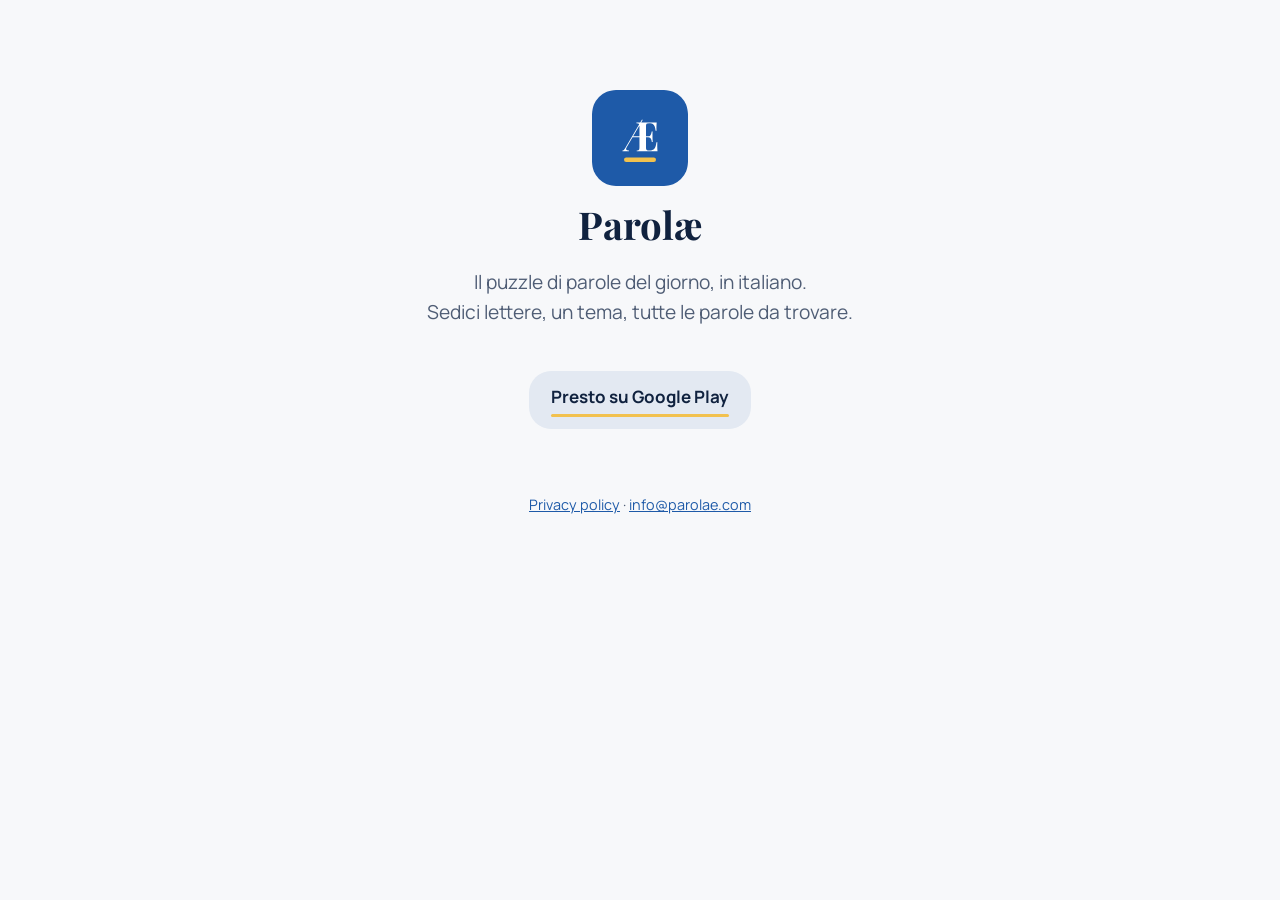
==== index.html @ 01f40a57 "Landing page, privacy policy and app-ads.txt for parolae.com Co-Authored-By: Claude Opus 5.5 <norepl" ====
<!doctype html>
<html lang="it">
<head>
  <meta charset="utf-8">
  <meta name="viewport" content="width=device-width, initial-scale=1">
  <title>Parolæ – il puzzle di parole del giorno</title>
  <meta name="description" content="Parolæ è un puzzle di parole giornaliero in italiano: trova tutte le parole nella griglia di 16 lettere.">
  <link rel="icon" href="assets/icon-512.png">
  <link rel="stylesheet" href="assets/style.css">
</head>
<body>
  <main class="hero">
    <img class="logo" src="assets/logo.svg" alt="Logo di Parolæ">
    <h1>Parolæ</h1>
    <p class="tagline">Il puzzle di parole del giorno, in italiano.<br>Sedici lettere, un tema, tutte le parole da trovare.</p>
    <div class="badge">Presto su Google Play</div>
    <footer>
      <p><a href="privacy/">Privacy policy</a> · <a href="mailto:info@parolae.com">info@parolae.com</a></p>
    </footer>
  </main>
</body>
</html>
---- assets/style.css ----
@font-face { font-family: "Playfair Display"; font-weight: 700; src: url("fonts/PlayfairDisplay-Bold.ttf") format("truetype"); font-display: swap; }
@font-face { font-family: "Manrope"; font-weight: 400; src: url("fonts/Manrope-Regular.ttf") format("truetype"); font-display: swap; }
@font-face { font-family: "Manrope"; font-weight: 700; src: url("fonts/Manrope-Bold.ttf") format("truetype"); font-display: swap; }

/* Mediterraneo palette, like the app. */
:root { --bg: #F7F8FA; --tile: #E3E9F2; --ink: #10223F; --muted: #4F5D75; --accent: #1E5AA8; --selection: #F2C14E; }
@media (prefers-color-scheme: dark) {
  :root { --bg: #0D1626; --tile: #1B2842; --ink: #E8EEF7; --muted: #9AA8BF; --accent: #7FB0F5; }
}
* { box-sizing: border-box; }
body { margin: 0; background: var(--bg); color: var(--ink); font: 17px/1.6 "Manrope", system-ui, sans-serif; }
main { max-width: 720px; margin: 0 auto; padding: 48px 20px 64px; }
h1, h2 { font-family: "Playfair Display", Georgia, serif; line-height: 1.2; }
h1 { font-size: 2.4rem; margin: 0.4em 0 0.2em; }
h2 { font-size: 1.4rem; margin-top: 2em; }
a { color: var(--accent); }
.muted { color: var(--muted); }
.logo { width: 96px; height: 96px; border-radius: 24px; display: block; }
.hero { text-align: center; padding-top: 10vh; }
.hero .logo { margin: 0 auto; }
.tagline { font-size: 1.2rem; color: var(--muted); }
.badge { display: inline-block; margin-top: 24px; padding: 12px 22px; border-radius: 22px; background: var(--tile); font-weight: 700; }
.badge::after { content: ""; display: block; height: 3px; margin-top: 4px; border-radius: 2px; background: var(--selection); }
a.page { text-decoration: none; color: inherit; }
header.page { display: flex; align-items: center; gap: 12px; text-decoration: none; color: inherit; }
header.page .logo { width: 44px; height: 44px; border-radius: 11px; }
header.page span { font-family: "Playfair Display", Georgia, serif; font-weight: 700; font-size: 1.4rem; }
footer { margin-top: 64px; font-size: 0.9rem; color: var(--muted); text-align: center; }
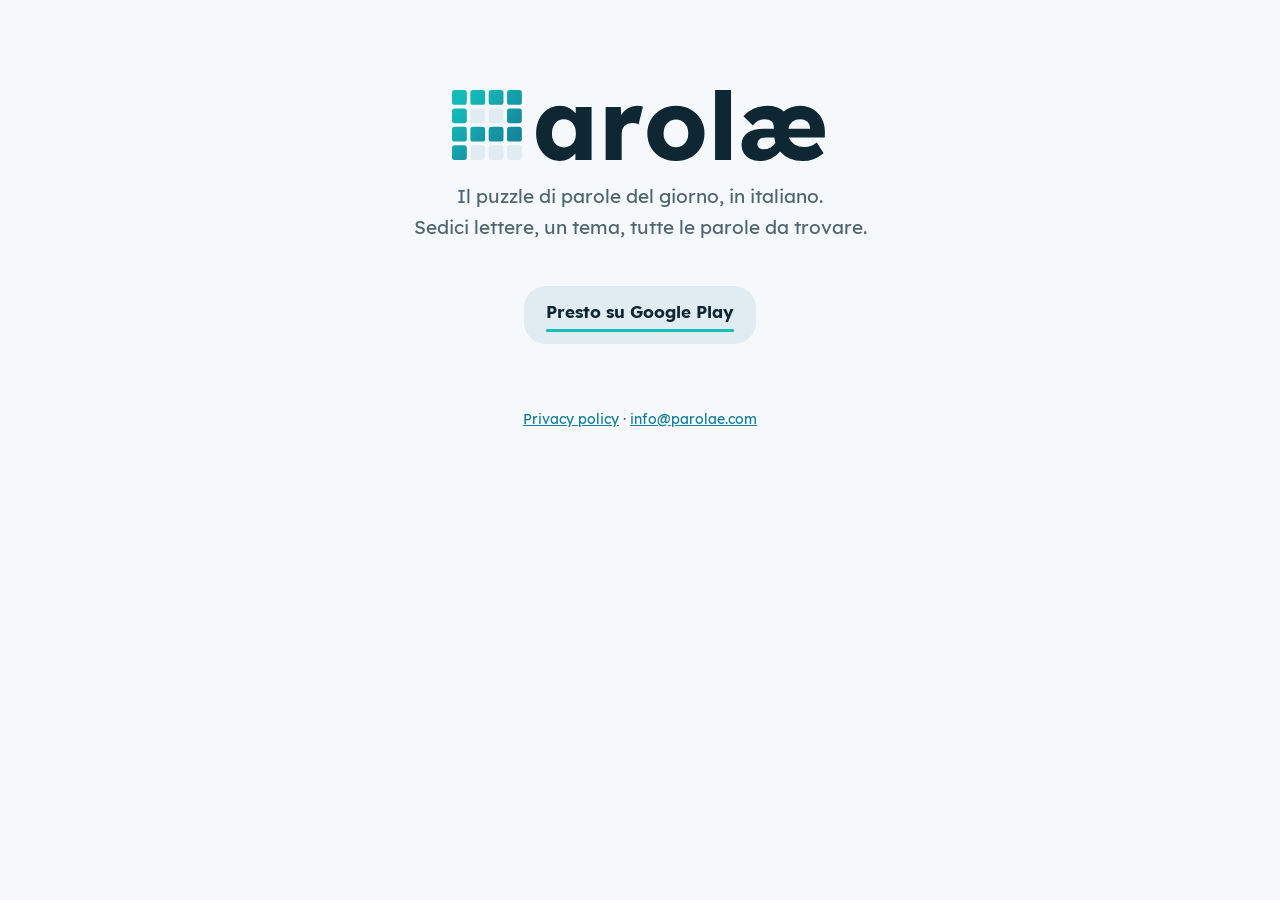
==== commit ccb9d49c: "New logo (grid P), Riva palette and Lexend font Co-Authored-By: Claude Opus 5.5 <noreply@anthropic.c" ====
--- a/index.html
+++ b/index.html
@@ -5,13 +5,18 @@
   <meta name="viewport" content="width=device-width, initial-scale=1">
   <title>Parolæ – il puzzle di parole del giorno</title>
   <meta name="description" content="Parolæ è un puzzle di parole giornaliero in italiano: trova tutte le parole nella griglia di 16 lettere.">
-  <link rel="icon" href="assets/icon-512.png">
+  <link rel="icon" href="assets/logo.svg" type="image/svg+xml">
+  <link rel="apple-touch-icon" href="assets/icon-512.png">
   <link rel="stylesheet" href="assets/style.css">
 </head>
 <body>
   <main class="hero">
-    <img class="logo" src="assets/logo.svg" alt="Logo di Parolæ">
-    <h1>Parolæ</h1>
+    <h1>
+      <picture>
+        <source srcset="assets/logo-full-dark.svg" media="(prefers-color-scheme: dark)">
+        <img class="wordmark" src="assets/logo-full.svg" alt="Parolæ">
+      </picture>
+    </h1>
     <p class="tagline">Il puzzle di parole del giorno, in italiano.<br>Sedici lettere, un tema, tutte le parole da trovare.</p>
     <div class="badge">Presto su Google Play</div>
     <footer>
--- a/assets/style.css
+++ b/assets/style.css
@@ -1,21 +1,23 @@
-@font-face { font-family: "Playfair Display"; font-weight: 700; src: url("fonts/PlayfairDisplay-Bold.ttf") format("truetype"); font-display: swap; }
-@font-face { font-family: "Manrope"; font-weight: 400; src: url("fonts/Manrope-Regular.ttf") format("truetype"); font-display: swap; }
-@font-face { font-family: "Manrope"; font-weight: 700; src: url("fonts/Manrope-Bold.ttf") format("truetype"); font-display: swap; }
+@font-face { font-family: "Lexend"; font-weight: 400; src: url("fonts/Lexend-Regular.ttf") format("truetype"); font-display: swap; }
+@font-face { font-family: "Lexend"; font-weight: 700; src: url("fonts/Lexend-Bold.ttf") format("truetype"); font-display: swap; }
 
-/* Mediterraneo palette, like the app. */
-:root { --bg: #F7F8FA; --tile: #E3E9F2; --ink: #10223F; --muted: #4F5D75; --accent: #1E5AA8; --selection: #F2C14E; }
+/* Riva palette, like the app. */
+:root { --bg: #F5F9FB; --tile: #E0ECF1; --ink: #0F2733; --muted: #50656F; --accent: #167F99; --selection: #14BEB9; }
 @media (prefers-color-scheme: dark) {
-  :root { --bg: #0D1626; --tile: #1B2842; --ink: #E8EEF7; --muted: #9AA8BF; --accent: #7FB0F5; }
+  :root { --bg: #0C1820; --tile: #172A35; --ink: #E6F1F5; --muted: #97AAB4; --accent: #63DEFD; }
 }
 * { box-sizing: border-box; }
-body { margin: 0; background: var(--bg); color: var(--ink); font: 17px/1.6 "Manrope", system-ui, sans-serif; }
+body { margin: 0; background: var(--bg); color: var(--ink); font: 17px/1.6 "Lexend", system-ui, sans-serif; }
 main { max-width: 720px; margin: 0 auto; padding: 48px 20px 64px; }
-h1, h2 { font-family: "Playfair Display", Georgia, serif; line-height: 1.2; }
+h1, h2 { font-weight: 700; line-height: 1.2; }
 h1 { font-size: 2.4rem; margin: 0.4em 0 0.2em; }
 h2 { font-size: 1.4rem; margin-top: 2em; }
 a { color: var(--accent); }
 .muted { color: var(--muted); }
-.logo { width: 96px; height: 96px; border-radius: 24px; display: block; }
+/* Logo: the grid P (from docs/brand in the app repo). */
+.logo { width: 96px; height: 96px; display: block; }
+.wordmark { display: block; height: 72px; width: auto; max-width: 100%; margin: 0 auto; }
+.hero h1 { margin: 0; }
 .hero { text-align: center; padding-top: 10vh; }
 .hero .logo { margin: 0 auto; }
 .tagline { font-size: 1.2rem; color: var(--muted); }
@@ -23,6 +25,6 @@
 .badge::after { content: ""; display: block; height: 3px; margin-top: 4px; border-radius: 2px; background: var(--selection); }
 a.page { text-decoration: none; color: inherit; }
 header.page { display: flex; align-items: center; gap: 12px; text-decoration: none; color: inherit; }
-header.page .logo { width: 44px; height: 44px; border-radius: 11px; }
-header.page span { font-family: "Playfair Display", Georgia, serif; font-weight: 700; font-size: 1.4rem; }
+header.page .logo { width: 40px; height: 40px; }
+header.page span { font-weight: 700; font-size: 1.4rem; }
 footer { margin-top: 64px; font-size: 0.9rem; color: var(--muted); text-align: center; }
